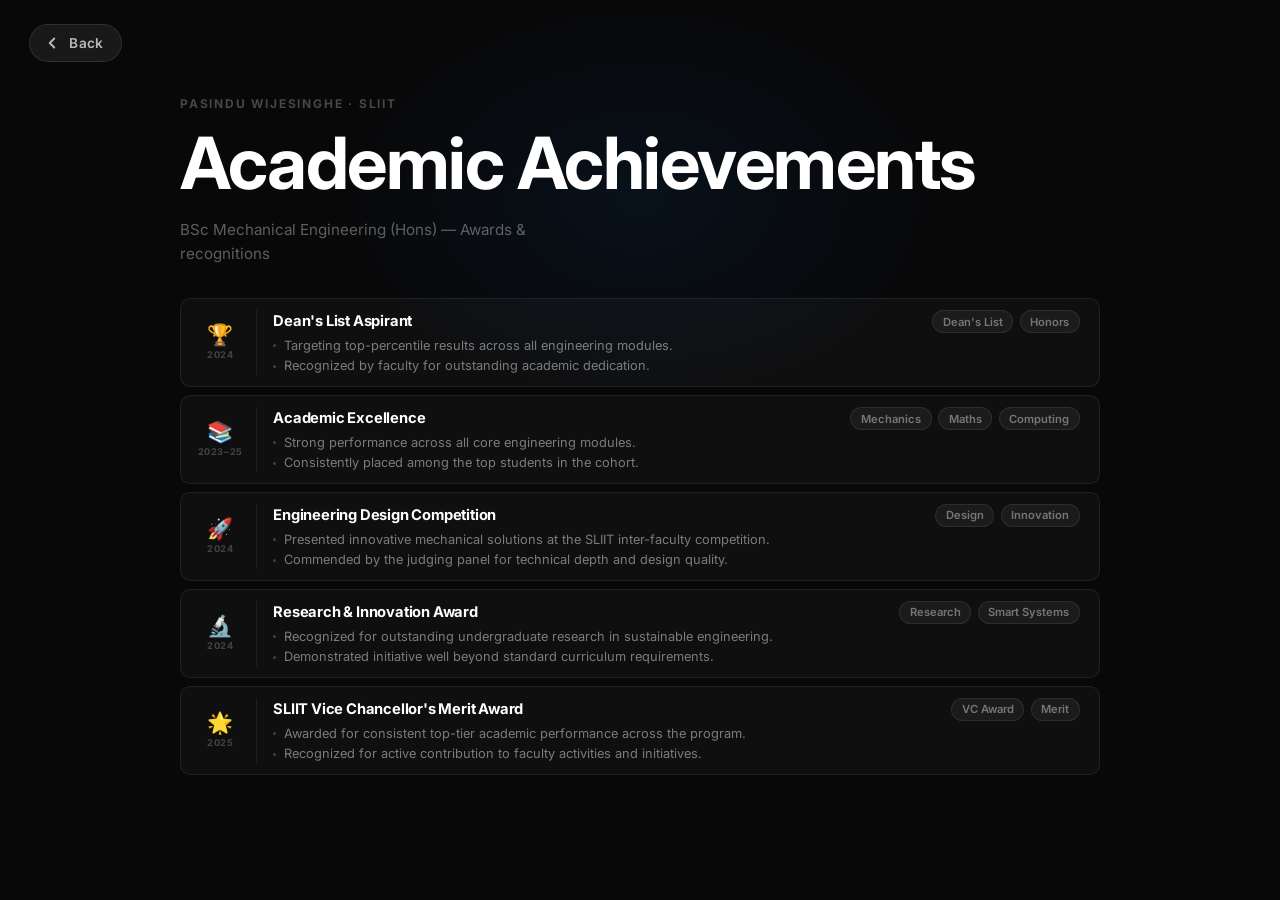
==== achievements.html @ 920159c9 "Add files via upload" ====
<!DOCTYPE html>
<html lang="en">
<head>
    <meta charset="UTF-8">
    <meta name="viewport" content="width=device-width, initial-scale=1.0">
    <meta name="description" content="Academic Achievements — Pasindu Wijesinghe, Mechanical Engineering Undergraduate at SLIIT">
    <title>Achievements — Pasindu Wijesinghe</title>
    <link rel="stylesheet" href="style.css">
    <link rel="stylesheet" href="project-page.css">
    <link rel="stylesheet" href="achievements-page.css">
    <link rel="preconnect" href="https://fonts.googleapis.com">
    <link rel="preconnect" href="https://fonts.gstatic.com" crossorigin>
    <link href="https://fonts.googleapis.com/css2?family=Inter:wght@300;400;600;700&display=swap" rel="stylesheet">
</head>
<body class="project-page-body">

    <a href="index.html#achievements" class="proj-back-btn">
        <svg width="18" height="18" viewBox="0 0 24 24" fill="none" stroke="currentColor" stroke-width="2.5" stroke-linecap="round" stroke-linejoin="round"><polyline points="15 18 9 12 15 6"></polyline></svg>
        Back
    </a>

    <div class="ach-page-header">
        <div class="ach-page-header-inner">
            <p class="ach-page-meta">Pasindu Wijesinghe · SLIIT</p>
            <h1 class="ach-page-title">Academic Achievements</h1>
            <p class="ach-page-sub">BSc Mechanical Engineering (Hons) — Awards &amp; recognitions</p>
        </div>
    </div>

    <div class="ach-grid">

        <div class="ach-card">
            <div class="ach-card-left">
                <div class="ach-icon-wrap">🏆</div>
                <span class="ach-year-tag">2024</span>
            </div>
            <div class="ach-card-divider"></div>
            <div class="ach-card-body">
                <div class="ach-card-title-row">
                    <h2 class="ach-card-title">Dean's List Aspirant</h2>
                    <div class="ach-tags"><span>Dean's List</span><span>Honors</span></div>
                </div>
                <ul class="ach-bullets">
                    <li>Targeting top-percentile results across all engineering modules.</li>
                    <li>Recognized by faculty for outstanding academic dedication.</li>
                </ul>
            </div>
        </div>

        <div class="ach-card">
            <div class="ach-card-left">
                <div class="ach-icon-wrap">📚</div>
                <span class="ach-year-tag">2023–25</span>
            </div>
            <div class="ach-card-divider"></div>
            <div class="ach-card-body">
                <div class="ach-card-title-row">
                    <h2 class="ach-card-title">Academic Excellence</h2>
                    <div class="ach-tags"><span>Mechanics</span><span>Maths</span><span>Computing</span></div>
                </div>
                <ul class="ach-bullets">
                    <li>Strong performance across all core engineering modules.</li>
                    <li>Consistently placed among the top students in the cohort.</li>
                </ul>
            </div>
        </div>

        <div class="ach-card">
            <div class="ach-card-left">
                <div class="ach-icon-wrap">🚀</div>
                <span class="ach-year-tag">2024</span>
            </div>
            <div class="ach-card-divider"></div>
            <div class="ach-card-body">
                <div class="ach-card-title-row">
                    <h2 class="ach-card-title">Engineering Design Competition</h2>
                    <div class="ach-tags"><span>Design</span><span>Innovation</span></div>
                </div>
                <ul class="ach-bullets">
                    <li>Presented innovative mechanical solutions at the SLIIT inter-faculty competition.</li>
                    <li>Commended by the judging panel for technical depth and design quality.</li>
                </ul>
            </div>
        </div>

        <div class="ach-card">
            <div class="ach-card-left">
                <div class="ach-icon-wrap">🔬</div>
                <span class="ach-year-tag">2024</span>
            </div>
            <div class="ach-card-divider"></div>
            <div class="ach-card-body">
                <div class="ach-card-title-row">
                    <h2 class="ach-card-title">Research &amp; Innovation Award</h2>
                    <div class="ach-tags"><span>Research</span><span>Smart Systems</span></div>
                </div>
                <ul class="ach-bullets">
                    <li>Recognized for outstanding undergraduate research in sustainable engineering.</li>
                    <li>Demonstrated initiative well beyond standard curriculum requirements.</li>
                </ul>
            </div>
        </div>

        <div class="ach-card">
            <div class="ach-card-left">
                <div class="ach-icon-wrap">🌟</div>
                <span class="ach-year-tag">2025</span>
            </div>
            <div class="ach-card-divider"></div>
            <div class="ach-card-body">
                <div class="ach-card-title-row">
                    <h2 class="ach-card-title">SLIIT Vice Chancellor's Merit Award</h2>
                    <div class="ach-tags"><span>VC Award</span><span>Merit</span></div>
                </div>
                <ul class="ach-bullets">
                    <li>Awarded for consistent top-tier academic performance across the program.</li>
                    <li>Recognized for active contribution to faculty activities and initiatives.</li>
                </ul>
            </div>
        </div>

    </div>

</body>
</html>
---- style.css ----
:root {
    --bg-color: #000000;
    --text-primary: #f5f5f7;
    --text-secondary: #86868b;
    --accent: #2997ff;
    --accent-hover: #0071e3;
    --glass-bg: rgba(28, 28, 30, 0.5);
    --glass-border: rgba(255, 255, 255, 0.08);
    --nav-glass: rgba(0, 0, 0, 0.7);
}

* {
    margin: 0;
    padding: 0;
    box-sizing: border-box;
}

html {
    scroll-behavior: smooth;
    font-family: 'Inter', -apple-system, BlinkMacSystemFont, sans-serif;
    background-color: var(--bg-color);
    color: var(--text-primary);
    -webkit-font-smoothing: antialiased;
}

body {
    overflow-x: hidden;
}

/* Cursor Glow Effect */
.cursor-glow {
    position: fixed;
    top: 0;
    left: 0;
    width: 600px;
    height: 600px;
    background: radial-gradient(circle, rgba(255, 255, 255, 0.08) 0%, rgba(0, 0, 0, 0) 60%);
    border-radius: 50%;
    pointer-events: none;
    z-index: -1;
    transform: translate(-50%, -50%);
    will-change: transform;
    mix-blend-mode: screen;
}

#bg-particles {
    position: fixed;
    top: 0;
    left: 0;
    width: 100%;
    height: 100%;
    z-index: -2;
    pointer-events: none;
}

/* Glassmorphism Utilities */
.glass-card {
    background: var(--glass-bg);
    backdrop-filter: blur(24px);
    -webkit-backdrop-filter: blur(24px);
    border: 1px solid var(--glass-border);
    border-radius: 24px;
    padding: 3rem;
    box-shadow: 0 4px 24px rgba(0, 0, 0, 0.4);
}

/* Navigation */
.glass-nav {
    position: fixed;
    top: 0;
    width: 100%;
    background: var(--nav-glass);
    backdrop-filter: saturate(180%) blur(20px);
    -webkit-backdrop-filter: saturate(180%) blur(20px);
    border-bottom: 1px solid transparent;
    z-index: 1000;
    transition: all 0.3s ease;
}

.nav-content {
    max-width: 1200px;
    margin: 0 auto;
    padding: 0 2rem;
    display: flex;
    justify-content: space-between;
    align-items: center;
    height: 70px;
}

.logo {
    font-size: 1.4rem;
    font-weight: 700;
    color: var(--text-primary);
    text-decoration: none;
    letter-spacing: -0.5px;
}

.nav-links {
    display: flex;
    align-items: center;
    height: 100%;
}

.nav-item {
    margin-left: 2.5rem;
    height: 100%;
    display: flex;
    align-items: center;
}

.nav-link {
    color: var(--text-secondary);
    text-decoration: none;
    font-size: 0.9rem;
    transition: color 0.3s ease;
    padding: 1.5rem 0;
}

.nav-item:hover .nav-link {
    color: var(--text-primary);
}

/* Mega Menu Dropdown */
.dropdown-menu {
    position: absolute;
    top: 100%;
    left: 0;
    width: 100%;
    background: var(--nav-glass);
    backdrop-filter: saturate(180%) blur(20px);
    -webkit-backdrop-filter: saturate(180%) blur(20px);
    border-bottom: 1px solid rgba(255, 255, 255, 0.05);
    visibility: hidden;
    opacity: 0;
    transform: translateY(-15px);
    transition: all 0.4s cubic-bezier(0.16, 1, 0.3, 1);
    padding: 3rem 0;
    pointer-events: none;
    box-shadow: 0 10px 30px rgba(0, 0, 0, 0.5);
    cursor: default;
}

/* Invisible bridge to prevent hover loss between nav item and dropdown */
.dropdown-menu::before {
    content: '';
    position: absolute;
    top: -20px;
    left: 0;
    width: 100%;
    height: 20px;
}

.nav-item:hover .dropdown-menu {
    visibility: visible;
    opacity: 1;
    transform: translateY(0);
    pointer-events: auto;
}

.dropdown-content {
    max-width: 1200px;
    margin: 0 auto;
    padding: 0 2rem;
    display: flex;
    gap: 6rem;
}

.dropdown-column {
    display: flex;
    flex-direction: column;
    min-width: 150px;
}

.dropdown-column h4 {
    color: var(--text-primary);
    font-size: 0.75rem;
    text-transform: uppercase;
    letter-spacing: 1.5px;
    margin-bottom: 1.5rem;
    font-weight: 600;
}

.dropdown-column a {
    color: var(--text-secondary);
    text-decoration: none;
    font-size: 1.1rem;
    margin-bottom: 1rem;
    transition: color 0.3s ease, transform 0.3s ease;
    font-weight: 400;
    display: block;
}

.dropdown-column a:hover {
    color: var(--text-primary);
    transform: translateX(5px);
}

/* Layout */
main {
    max-width: 1200px;
    margin: 0 auto;
    padding: 0 2rem;
}

section {
    padding: 6rem 0;
    min-height: 100vh;
    display: flex;
    flex-direction: column;
    justify-content: center;
}

.section-title {
    font-size: 3.5rem;
    font-weight: 700;
    margin-bottom: 4rem;
    text-align: center;
    letter-spacing: -1.5px;
}

/* Hero Section */
.hero {
    display: flex;
    flex-direction: row;
    align-items: center;
    justify-content: space-between;
    gap: 4rem;
    padding-top: 8rem;
}

.hero-content {
    flex: 1;
}

.hero h1 {
    font-size: 5.5rem;
    font-weight: 700;
    line-height: 1.05;
    letter-spacing: -2.5px;
    margin-bottom: 1.5rem;
}

.highlight {
    background: linear-gradient(135deg, #fff, #86868b);
    -webkit-background-clip: text;
    -webkit-text-fill-color: transparent;
}

.subtitle {
    font-size: 1.6rem;
    color: var(--text-secondary);
    margin-bottom: 3.5rem;
    max-width: 600px;
    line-height: 1.4;
    font-weight: 400;
    letter-spacing: -0.5px;
}

.hero-graphic {
    flex: 1;
    display: flex;
    justify-content: center;
    align-items: center;
}

.hero-avatar {
    width: 100%;
    max-width: 450px;
    border-radius: 50%;
    box-shadow: 0 0 80px rgba(255, 255, 255, 0.05);
    animation: float 8s ease-in-out infinite;
}

@keyframes float {
    0% { transform: translateY(0px); }
    50% { transform: translateY(-20px); }
    100% { transform: translateY(0px); }
}

/* Buttons */
.btn {
    display: inline-block;
    padding: 1.1rem 2.2rem;
    border-radius: 30px;
    font-weight: 600;
    text-decoration: none;
    transition: all 0.3s ease;
    font-size: 1rem;
}

.primary-btn {
    background: var(--text-primary);
    color: var(--bg-color);
}

.primary-btn:hover {
    background: #e0e0e0;
    transform: scale(1.02);
}

.secondary-btn {
    background: transparent;
    color: var(--text-primary);
    border: 1px solid var(--glass-border);
}

.secondary-btn:hover {
    background: rgba(255, 255, 255, 0.1);
}

.cta-group {
    display: flex;
    gap: 1.2rem;
}

/* About Section */
.about h2 {
    font-size: 3.5rem;
    margin-bottom: 3rem;
    letter-spacing: -1.5px;
}

.about-grid {
    display: grid;
    grid-template-columns: 1fr 1fr;
    gap: 4rem;
}

.about-text p {
    font-size: 1.2rem;
    line-height: 1.6;
    color: var(--text-secondary);
    margin-bottom: 1.5rem;
}

.skills-container h3 {
    font-size: 1.4rem;
    margin-bottom: 1.5rem;
    font-weight: 600;
}

.skills-tags {
    display: flex;
    flex-wrap: wrap;
    gap: 1rem;
}

.skill-tag {
    background: rgba(255, 255, 255, 0.03);
    border: 1px solid var(--glass-border);
    padding: 0.8rem 1.5rem;
    border-radius: 30px;
    font-size: 1rem;
    color: var(--text-primary);
    transition: all 0.3s ease;
}

.skill-tag:hover {
    background: rgba(255, 255, 255, 0.1);
    transform: translateY(-2px);
    border-color: rgba(255, 255, 255, 0.2);
}

/* Projects */
.projects-header {
    display: flex;
    justify-content: space-between;
    align-items: flex-end;
    margin-bottom: 3rem;
}

.projects-header .section-title {
    margin-bottom: 0;
    text-align: left;
}

.slider-controls {
    display: flex;
    gap: 1rem;
    margin-bottom: 1rem;
}

.slider-btn {
    background: rgba(255, 255, 255, 0.05);
    border: 1px solid var(--glass-border);
    color: var(--text-primary);
    width: 50px;
    height: 50px;
    border-radius: 50%;
    display: flex;
    align-items: center;
    justify-content: center;
    cursor: pointer;
    transition: all 0.3s ease;
    backdrop-filter: blur(10px);
}

.slider-btn:hover {
    background: rgba(255, 255, 255, 0.15);
    transform: scale(1.05);
}

.projects-slider-wrapper {
    width: 100%;
    overflow: hidden;
}

.projects-grid {
    display: flex;
    gap: 2rem;
    overflow-x: auto;
    scroll-behavior: smooth;
    scroll-snap-type: x mandatory;
    padding-bottom: 2rem;
    -ms-overflow-style: none;
    scrollbar-width: none;
}

.projects-grid::-webkit-scrollbar {
    display: none;
}

.project-card {
    min-width: calc(50% - 1rem);
    flex: 0 0 calc(50% - 1rem);
    scroll-snap-align: start;
    padding: 0;
    overflow: hidden;
    display: flex;
    flex-direction: column;
    transition: transform 0.5s cubic-bezier(0.16, 1, 0.3, 1), box-shadow 0.5s ease;
    cursor: pointer;
    text-decoration: none;
    color: inherit;
}

.project-card:hover {
    transform: scale(1.02);
    box-shadow: 0 30px 60px rgba(0, 0, 0, 0.6);
}

.project-image {
    width: 100%;
    height: 220px;
    overflow: hidden;
    position: relative;
    background: #111;
}

.project-image img {
    width: 100%;
    height: 100%;
    object-fit: cover;
    transition: transform 0.8s cubic-bezier(0.16, 1, 0.3, 1);
}

.project-card:hover .project-image img {
    transform: scale(1.05);
}

.project-info {
    padding: 1.5rem;
}

.project-info h3 {
    font-size: 1.3rem;
    margin-bottom: 0.6rem;
    letter-spacing: -0.5px;
}

.project-info p {
    color: var(--text-secondary);
    line-height: 1.5;
    margin-bottom: 1.2rem;
    font-size: 0.9rem;
}

.tech-stack {
    display: flex;
    flex-wrap: wrap;
    gap: 0.6rem;
}

.tech-stack span {
    font-size: 0.8rem;
    font-weight: 600;
    color: var(--text-primary);
    background: rgba(255, 255, 255, 0.08);
    padding: 0.3rem 0.8rem;
    border-radius: 20px;
}

.card-click-hint {
    margin-top: 1rem;
    font-size: 0.8rem;
    color: var(--accent-color, #0a84ff);
    opacity: 0;
    transform: translateX(-6px);
    transition: opacity 0.3s ease, transform 0.3s ease;
    font-weight: 500;
    letter-spacing: 0.3px;
}

.project-card:hover .card-click-hint {
    opacity: 1;
    transform: translateX(0);
}

/* ── Project Full-Screen Panel ── */
.project-panel-overlay {
    position: fixed;
    inset: 0;
    z-index: 9999;
    pointer-events: none;
    visibility: hidden;
}

.project-panel-overlay.open {
    pointer-events: all;
    visibility: visible;
}

/* Dark backdrop behind panel */
.panel-backdrop {
    position: absolute;
    inset: 0;
    background: rgba(0, 0, 0, 0);
    transition: background 0.45s ease;
    cursor: pointer;
}

.project-panel-overlay.open .panel-backdrop {
    background: rgba(0, 0, 0, 0.6);
    backdrop-filter: blur(6px);
    -webkit-backdrop-filter: blur(6px);
}

/* The panel itself — slides in from the right */
.project-panel {
    position: absolute;
    top: 0;
    right: 0;
    width: 52%;
    height: 100%;
    background: #0d0d0f;
    border-left: 1px solid rgba(255,255,255,0.08);
    display: flex;
    flex-direction: column;
    overflow-y: auto;
    scrollbar-width: none;
    transform: translateX(100%);
    transition: transform 0.5s cubic-bezier(0.16, 1, 0.3, 1);
}

.project-panel::-webkit-scrollbar { display: none; }

.project-panel-overlay.open .project-panel {
    transform: translateX(0);
}

/* Panel Header */
.panel-header {
    display: flex;
    align-items: center;
    justify-content: space-between;
    padding: 1.4rem 2rem;
    border-bottom: 1px solid rgba(255,255,255,0.06);
    position: sticky;
    top: 0;
    background: rgba(13, 13, 15, 0.92);
    backdrop-filter: blur(16px);
    z-index: 10;
    flex-shrink: 0;
}

.panel-header-left {
    display: flex;
    align-items: center;
    gap: 1rem;
}

.panel-breadcrumb {
    font-size: 0.8rem;
    font-weight: 600;
    letter-spacing: 1.5px;
    text-transform: uppercase;
    color: rgba(255,255,255,0.35);
}

.panel-status-badge {
    padding: 0.28rem 0.75rem;
    border-radius: 20px;
    font-size: 0.72rem;
    font-weight: 700;
    letter-spacing: 0.8px;
    text-transform: uppercase;
}

.panel-status-badge.completed {
    background: rgba(52, 199, 89, 0.15);
    color: #34c759;
    border: 1px solid rgba(52, 199, 89, 0.3);
}

.panel-status-badge.in-progress {
    background: rgba(10, 132, 255, 0.15);
    color: #0a84ff;
    border: 1px solid rgba(10, 132, 255, 0.3);
}

.panel-close-btn {
    display: flex;
    align-items: center;
    gap: 0.5rem;
    background: rgba(255,255,255,0.06);
    border: 1px solid rgba(255,255,255,0.1);
    color: rgba(255,255,255,0.7);
    padding: 0.5rem 1rem 0.5rem 0.75rem;
    border-radius: 30px;
    cursor: pointer;
    font-size: 0.82rem;
    font-weight: 500;
    transition: all 0.25s ease;
    letter-spacing: 0.3px;
}

.panel-close-btn:hover {
    background: rgba(255,255,255,0.14);
    color: #fff;
}

/* Panel Hero Image */
.panel-image-wrap {
    position: relative;
    width: 100%;
    height: 340px;
    background: #111;
    overflow: hidden;
    flex-shrink: 0;
}

.panel-image-wrap img {
    width: 100%;
    height: 100%;
    object-fit: cover;
    transition: transform 0.6s ease;
}

.project-panel-overlay.open .panel-image-wrap img {
    transform: scale(1.03);
}

.panel-image-overlay {
    position: absolute;
    inset: 0;
    background: linear-gradient(to bottom, transparent 40%, rgba(13,13,15,0.9) 100%);
}

.panel-year-tag {
    position: absolute;
    bottom: 1.2rem;
    right: 1.5rem;
    font-size: 0.78rem;
    font-weight: 700;
    color: rgba(255,255,255,0.5);
    letter-spacing: 1.5px;
    text-transform: uppercase;
}

/* Panel Content Area */
.panel-content {
    padding: 2.5rem 2.5rem 4rem;
    display: flex;
    flex-direction: column;
    gap: 0;
}

/* Title Section */
.panel-title-section {
    padding-bottom: 2rem;
}

.panel-meta {
    font-size: 0.78rem;
    font-weight: 700;
    letter-spacing: 1.5px;
    text-transform: uppercase;
    color: rgba(255,255,255,0.3);
    margin-bottom: 0.7rem;
}

.panel-title {
    font-size: 2.6rem;
    font-weight: 700;
    letter-spacing: -1px;
    color: #fff;
    line-height: 1.15;
    margin: 0;
}

/* Divider */
.panel-divider {
    height: 1px;
    background: rgba(255,255,255,0.07);
    margin-bottom: 2.5rem;
}

/* Panel Sections — separated compartments */
.panel-section {
    background: rgba(255,255,255,0.025);
    border: 1px solid rgba(255,255,255,0.06);
    border-radius: 16px;
    padding: 1.8rem 2rem;
    margin-bottom: 1.2rem;
}

.panel-section:last-child {
    margin-bottom: 0;
}

.panel-section-label {
    font-size: 0.72rem;
    font-weight: 700;
    letter-spacing: 1.5px;
    text-transform: uppercase;
    color: rgba(255,255,255,0.3);
    margin-bottom: 1.1rem;
}

.panel-desc {
    color: rgba(255,255,255,0.7);
    line-height: 1.85;
    font-size: 1rem;
    margin: 0;
}

/* Tech Tags */
.panel-tech-list {
    display: flex;
    flex-wrap: wrap;
    gap: 0.6rem;
}

.panel-tech-list span {
    font-size: 0.88rem;
    font-weight: 600;
    color: #fff;
    background: rgba(255,255,255,0.07);
    border: 1px solid rgba(255,255,255,0.12);
    padding: 0.45rem 1.1rem;
    border-radius: 30px;
    transition: background 0.2s ease;
}

.panel-tech-list span:hover {
    background: rgba(255,255,255,0.15);
}

/* Highlights List */
.panel-highlights {
    list-style: none;
    padding: 0;
    margin: 0;
    display: flex;
    flex-direction: column;
    gap: 0.9rem;
}

.panel-highlights li {
    display: flex;
    align-items: flex-start;
    gap: 0.8rem;
    color: rgba(255,255,255,0.7);
    font-size: 0.97rem;
    line-height: 1.6;
}

.panel-highlights li::before {
    content: '';
    width: 6px;
    height: 6px;
    border-radius: 50%;
    background: #0a84ff;
    margin-top: 0.55rem;
    flex-shrink: 0;
}

/* Achievements */
.achievements-container {
    padding: 3rem 3rem 0 !important;
}

.achievements-header {
    display: flex;
    align-items: center;
    justify-content: space-between;
    margin-bottom: 2.5rem;
}

.achievements h2,
.achievements-header h2 {
    font-size: 3.5rem;
    margin-bottom: 0;
    text-align: left;
    letter-spacing: -1.5px;
}

.see-all-btn {
    display: inline-flex;
    align-items: center;
    gap: 0.4rem;
    font-size: 0.85rem;
    font-weight: 600;
    color: rgba(255,255,255,0.45);
    text-decoration: none;
    padding: 0.5rem 1rem;
    border-radius: 20px;
    border: 1px solid rgba(255,255,255,0.1);
    background: rgba(255,255,255,0.04);
    transition: all 0.25s ease;
    white-space: nowrap;
}

.see-all-btn:hover {
    color: #fff;
    background: rgba(255,255,255,0.1);
    border-color: rgba(255,255,255,0.2);
}

/* Achievements list as a clickable link block */
.achievements-link {
    display: flex;
    flex-direction: column;
    text-decoration: none;
    color: inherit;
    gap: 0;
}

.achievements-list {
    display: flex;
    flex-direction: column;
    gap: 0;
    border-top: 1px solid rgba(255,255,255,0.06);
    /* Prevent text from escaping the container */
    overflow: hidden;
    width: 100%;
}

.achievement-item {
    display: flex;
    align-items: center;
    gap: 1.5rem;
    padding: 1.6rem 1rem;
    border-bottom: 1px solid rgba(255,255,255,0.05);
    background: transparent;
    border-radius: 0;
    transition: background 0.25s ease, padding-left 0.25s ease;
    position: relative;
    /* Prevent children from overflowing */
    overflow: hidden;
    min-width: 0;
}

.achievements-link:hover .achievement-item {
    background: rgba(255,255,255,0.025);
    padding-left: 1.4rem;
}

.achievement-icon {
    font-size: 2rem;
    flex-shrink: 0;
    width: 48px;
    text-align: center;
}

.achievement-details {
    flex: 1;
    min-width: 0;
}

.achievement-details h3 {
    font-size: 1.1rem;
    margin-bottom: 0.3rem;
    letter-spacing: -0.3px;
    font-weight: 600;
}

.achievement-details p {
    color: var(--text-secondary);
    line-height: 1.5;
    font-size: 0.9rem;
    /* Desktop: single line with ellipsis */
    white-space: nowrap;
    overflow: hidden;
    text-overflow: ellipsis;
}

.achievement-arrow {
    font-size: 1.1rem;
    color: rgba(255,255,255,0.2);
    transition: color 0.25s ease, transform 0.25s ease;
    flex-shrink: 0;
}

.achievements-link:hover .achievement-arrow {
    color: rgba(255,255,255,0.6);
    transform: translateX(4px);
}

/* See more footer bar */
.achievements-see-more {
    display: flex;
    align-items: center;
    justify-content: center;
    gap: 0.5rem;
    padding: 1.2rem;
    font-size: 0.85rem;
    font-weight: 600;
    color: rgba(255,255,255,0.25);
    transition: color 0.25s ease;
    letter-spacing: 0.3px;
}

.achievements-link:hover .achievements-see-more {
    color: rgba(255,255,255,0.6);
}

/* Resume */
.text-center {
    text-align: center;
}

.resume h2 {
    font-size: 3.5rem;
    margin-bottom: 1.5rem;
    letter-spacing: -1.5px;
}

.resume p {
    color: var(--text-secondary);
    font-size: 1.3rem;
    margin-bottom: 4rem;
}

.resume-actions {
    display: flex;
    justify-content: center;
    gap: 2rem;
}

/* Footer & Contact */
footer {
    text-align: center;
    padding: 5rem 2rem 3rem;
    color: var(--text-secondary);
    border-top: 1px solid var(--glass-border);
    margin-top: 5rem;
    background: rgba(15, 15, 15, 0.5);
    backdrop-filter: blur(10px);
    -webkit-backdrop-filter: blur(10px);
}

.contact-grid {
    display: flex;
    justify-content: center;
    gap: 3rem;
    margin-bottom: 4rem;
    flex-wrap: wrap;
    max-width: 1000px;
    margin-left: auto;
    margin-right: auto;
}

.contact-item {
    display: flex;
    flex-direction: column;
    align-items: center;
    gap: 0.5rem;
    background: rgba(255, 255, 255, 0.02);
    padding: 2rem;
    border-radius: 16px;
    border: 1px solid var(--glass-border);
    min-width: 250px;
    flex: 1;
    transition: transform 0.3s ease, background 0.3s ease;
}

.contact-item:hover {
    transform: translateY(-5px);
    background: rgba(255, 255, 255, 0.05);
}

.contact-icon {
    font-size: 2.5rem;
    margin-bottom: 0.5rem;
}

.contact-item h4 {
    color: var(--text-primary);
    font-size: 1.1rem;
    font-weight: 600;
    margin-bottom: 0.2rem;
}

.contact-item p, .contact-item a {
    color: var(--text-secondary);
    font-size: 1rem;
    text-decoration: none;
    transition: color 0.3s ease;
}

.contact-item a:hover {
    color: var(--accent);
}

.footer-bottom {
    padding-top: 2rem;
    border-top: 1px solid rgba(255, 255, 255, 0.05);
    font-size: 0.9rem;
}

/* Animations */
.fade-in {
    opacity: 0;
    transform: translateY(40px);
    transition: opacity 1s cubic-bezier(0.16, 1, 0.3, 1), transform 1s cubic-bezier(0.16, 1, 0.3, 1);
}

.fade-in.visible {
    opacity: 1;
    transform: translateY(0);
}

.slide-up {
    opacity: 0;
    transform: translateY(60px);
    transition: opacity 1.2s cubic-bezier(0.16, 1, 0.3, 1), transform 1.2s cubic-bezier(0.16, 1, 0.3, 1);
}

.slide-up.visible {
    opacity: 1;
    transform: translateY(0);
}

/* Mobile Menu Button */
.mobile-menu-btn {
    display: none;
    background: transparent;
    border: none;
    color: var(--text-primary);
    cursor: pointer;
    z-index: 1001;
    padding: 0.5rem;
}

/* Responsive */
@media (max-width: 900px) {
    /* Hero Section */
    .hero {
        flex-direction: column-reverse;
        text-align: center;
        padding-top: 6rem;
        gap: 2rem;
    }
    .hero h1 { font-size: 3.2rem; }
    .subtitle { font-size: 1.2rem; margin-bottom: 2rem; }
    .hero-avatar { max-width: 300px; }
    
    /* Buttons */
    .cta-group { flex-direction: column; width: 100%; gap: 1rem; }
    .cta-group .btn { width: 100%; text-align: center; }
    
    /* Global Elements */
    .section-title { font-size: 2.5rem; margin-bottom: 2.5rem; }
    .glass-card { padding: 1.8rem; }
    
    /* About */
    .about-grid { grid-template-columns: 1fr; gap: 2.5rem; }
    
    /* Projects */
    .projects-header { flex-direction: column; align-items: flex-start; gap: 1.5rem; }
    .project-card { min-width: 85vw; }
    .project-image { height: 250px; }
    .project-info { padding: 1.5rem; }
    .project-info h3 { font-size: 1.5rem; }
    
    /* Achievements */
    .achievements-header h2 { font-size: 2rem; }
    .achievements-header { margin-bottom: 1.5rem; }
    .see-all-btn { font-size: 0.78rem; padding: 0.4rem 0.75rem; }
    .achievement-item {
        flex-direction: row;
        align-items: flex-start;
        gap: 0.8rem;
        padding: 1.1rem 0.8rem;
    }
    .achievement-icon { font-size: 1.5rem; width: 34px; }
    .achievement-details h3 { font-size: 0.95rem; }
    .achievement-details p {
        white-space: normal;
        overflow: hidden;
        text-overflow: unset;
        display: -webkit-box;
        -webkit-line-clamp: 2;
        -webkit-box-orient: vertical;
        font-size: 0.82rem;
        line-height: 1.4;
    }
    .achievement-arrow { font-size: 0.9rem; }
    
    /* Resume & Contact */
    .contact-grid { flex-direction: column; gap: 2rem; }
    .contact-item { min-width: 100%; }
    .resume h2 { font-size: 2.5rem; }
    footer { padding: 3rem 1.5rem 2rem; }
    
    /* Navigation Mobile Menu */
    .mobile-menu-btn { display: block; }
    
    .nav-links {
        position: fixed;
        top: 0;
        right: -100%;
        width: 100%;
        height: 100vh;
        background: rgba(0, 0, 0, 0.95);
        backdrop-filter: blur(20px);
        -webkit-backdrop-filter: blur(20px);
        flex-direction: column;
        justify-content: center;
        align-items: center;
        transition: right 0.4s cubic-bezier(0.16, 1, 0.3, 1);
        z-index: 1000;
    }
    
    .nav-links.active { right: 0; }
    
    .nav-item { margin-left: 0; width: 100%; text-align: center; height: auto; margin-bottom: 1rem; }
    .nav-link { font-size: 1.8rem; padding: 1rem; display: block; }
    .dropdown-menu { display: none !important; }
}
---- project-page.css ----
/* ============================================
   Project Page Styles — project-page.css
   Shared across all project detail pages
   ============================================ */

.project-page-body {
    background: #080809;
    min-height: 100vh;
    font-family: 'Inter', -apple-system, BlinkMacSystemFont, sans-serif;
    color: #f5f5f7;
    -webkit-font-smoothing: antialiased;
    overflow-x: hidden;
}

/* ── Back Button ── */
.proj-back-btn {
    position: fixed;
    top: 1.5rem;
    left: 1.8rem;
    z-index: 100;
    display: inline-flex;
    align-items: center;
    gap: 0.5rem;
    color: rgba(255,255,255,0.7);
    text-decoration: none;
    font-size: 0.85rem;
    font-weight: 600;
    background: rgba(255,255,255,0.07);
    border: 1px solid rgba(255,255,255,0.1);
    padding: 0.55rem 1.1rem 0.55rem 0.85rem;
    border-radius: 30px;
    backdrop-filter: blur(16px);
    -webkit-backdrop-filter: blur(16px);
    transition: all 0.25s ease;
    letter-spacing: 0.2px;
}

.proj-back-btn:hover {
    background: rgba(255,255,255,0.14);
    color: #fff;
    transform: translateX(-2px);
}

/* ── Hero Section ── */
.proj-hero {
    position: relative;
    width: 100%;
    height: 75vh;
    min-height: 520px;
    overflow: hidden;
}

.proj-hero-img {
    width: 100%;
    height: 100%;
    object-fit: cover;
    display: block;
    transform: scale(1.04);
    animation: heroZoom 1.2s cubic-bezier(0.16, 1, 0.3, 1) forwards;
}

@keyframes heroZoom {
    from { transform: scale(1.08); }
    to   { transform: scale(1.0); }
}

.proj-hero-overlay {
    position: absolute;
    inset: 0;
    background: linear-gradient(
        to bottom,
        rgba(8, 8, 9, 0.25) 0%,
        rgba(8, 8, 9, 0.15) 40%,
        rgba(8, 8, 9, 0.85) 80%,
        rgba(8, 8, 9, 1)    100%
    );
}

.proj-hero-content {
    position: absolute;
    bottom: 3.5rem;
    left: 50%;
    transform: translateX(-50%);
    width: 100%;
    max-width: 1100px;
    padding: 0 2.5rem;
    animation: heroContentIn 0.9s cubic-bezier(0.16, 1, 0.3, 1) 0.15s both;
}

@keyframes heroContentIn {
    from { opacity: 0; transform: translateX(-50%) translateY(20px); }
    to   { opacity: 1; transform: translateX(-50%) translateY(0); }
}

.proj-badges {
    display: flex;
    gap: 0.6rem;
    margin-bottom: 1.2rem;
}

.proj-badge {
    font-size: 0.72rem;
    font-weight: 700;
    letter-spacing: 1px;
    text-transform: uppercase;
    padding: 0.3rem 0.85rem;
    border-radius: 20px;
}

.proj-badge.completed {
    background: rgba(52, 199, 89, 0.18);
    color: #34c759;
    border: 1px solid rgba(52, 199, 89, 0.35);
}

.proj-badge.in-progress {
    background: rgba(10, 132, 255, 0.18);
    color: #0a84ff;
    border: 1px solid rgba(10, 132, 255, 0.35);
}

.proj-badge.year {
    background: rgba(255,255,255,0.08);
    color: rgba(255,255,255,0.55);
    border: 1px solid rgba(255,255,255,0.12);
}

.proj-hero-title {
    font-size: clamp(2.8rem, 6vw, 5rem);
    font-weight: 700;
    letter-spacing: -2px;
    line-height: 1.08;
    color: #fff;
    margin-bottom: 1rem;
}

.proj-hero-sub {
    font-size: 1rem;
    color: rgba(255,255,255,0.45);
    font-weight: 400;
    letter-spacing: 0.3px;
}

/* ── Content Grid ── */
.proj-content-grid {
    max-width: 1100px;
    margin: 0 auto;
    padding: 4rem 2.5rem 6rem;
    display: grid;
    grid-template-columns: 1fr 380px;
    gap: 2rem;
    align-items: start;
    animation: contentIn 0.8s cubic-bezier(0.16, 1, 0.3, 1) 0.3s both;
}

@keyframes contentIn {
    from { opacity: 0; transform: translateY(24px); }
    to   { opacity: 1; transform: translateY(0); }
}

/* ── Sections ── */
.proj-section {
    background: rgba(255,255,255,0.03);
    border: 1px solid rgba(255,255,255,0.07);
    border-radius: 18px;
    padding: 2rem 2.2rem;
    margin-bottom: 1.5rem;
}

.proj-section:last-child {
    margin-bottom: 0;
}

.proj-section-label {
    display: block;
    font-size: 0.7rem;
    font-weight: 700;
    letter-spacing: 1.8px;
    text-transform: uppercase;
    color: rgba(255,255,255,0.28);
    margin-bottom: 1.3rem;
}

/* ── Body Text ── */
.proj-body-text {
    color: rgba(255,255,255,0.68);
    line-height: 1.85;
    font-size: 1rem;
    margin-bottom: 1.2rem;
}

.proj-body-text:last-child {
    margin-bottom: 0;
}

/* ── Highlights ── */
.proj-highlights {
    list-style: none;
    padding: 0;
    margin: 0;
    display: flex;
    flex-direction: column;
    gap: 1rem;
}

.proj-highlights li {
    display: flex;
    align-items: flex-start;
    gap: 0.9rem;
    color: rgba(255,255,255,0.7);
    font-size: 0.97rem;
    line-height: 1.65;
}

.proj-highlights li::before {
    content: '';
    width: 7px;
    height: 7px;
    border-radius: 50%;
    background: linear-gradient(135deg, #0a84ff, #5e5ce6);
    margin-top: 0.5rem;
    flex-shrink: 0;
}

/* ── Tech List ── */
.proj-tech-list {
    display: flex;
    flex-wrap: wrap;
    gap: 0.6rem;
}

.proj-tech-list span {
    font-size: 0.88rem;
    font-weight: 600;
    color: #fff;
    background: rgba(255,255,255,0.07);
    border: 1px solid rgba(255,255,255,0.12);
    padding: 0.45rem 1.1rem;
    border-radius: 30px;
    transition: background 0.2s ease;
}

.proj-tech-list span:hover {
    background: rgba(255,255,255,0.15);
}

/* ── Meta Grid ── */
.proj-meta-grid {
    display: grid;
    grid-template-columns: 1fr 1fr;
    gap: 1.2rem;
}

.proj-meta-item {
    display: flex;
    flex-direction: column;
    gap: 0.35rem;
}

.proj-meta-key {
    font-size: 0.7rem;
    font-weight: 700;
    letter-spacing: 1.2px;
    text-transform: uppercase;
    color: rgba(255,255,255,0.28);
}

.proj-meta-val {
    font-size: 0.95rem;
    font-weight: 500;
    color: rgba(255,255,255,0.8);
}

.proj-meta-val.completed-text { color: #34c759; }
.proj-meta-val.in-progress-text { color: #0a84ff; }

/* ── Prev/Next Navigation ── */
.proj-nav-section {
    display: flex;
    align-items: center;
    gap: 1rem;
    background: transparent;
    border: none;
    padding: 0;
}

.proj-next-btn,
.proj-prev-btn {
    display: inline-flex;
    align-items: center;
    gap: 0.5rem;
    text-decoration: none;
    font-size: 0.88rem;
    font-weight: 600;
    padding: 0.7rem 1.3rem;
    border-radius: 30px;
    transition: all 0.25s ease;
    letter-spacing: 0.2px;
}

.proj-next-btn {
    background: rgba(10, 132, 255, 0.15);
    color: #0a84ff;
    border: 1px solid rgba(10, 132, 255, 0.3);
    margin-left: auto;
}

.proj-next-btn:hover {
    background: rgba(10, 132, 255, 0.28);
    transform: translateX(3px);
}

.proj-prev-btn {
    background: rgba(255,255,255,0.06);
    color: rgba(255,255,255,0.6);
    border: 1px solid rgba(255,255,255,0.1);
}

.proj-prev-btn:hover {
    background: rgba(255,255,255,0.12);
    color: #fff;
    transform: translateX(-3px);
}

/* ── Responsive ── */
@media (max-width: 768px) {
    .proj-content-grid {
        grid-template-columns: 1fr;
        padding: 2.5rem 1.2rem 4rem;
    }

    .proj-hero {
        height: 60vh;
        min-height: 380px;
    }

    .proj-hero-content {
        bottom: 2rem;
        padding: 0 1.2rem;
    }

    .proj-hero-title {
        font-size: 2.4rem;
        letter-spacing: -1px;
    }
}
---- achievements-page.css ----
/* ============================================
   Achievements Page Styles — achievements-page.css
   ============================================ */

/* Prevent horizontal overflow on the whole page */
.project-page-body {
    overflow-x: hidden;
}

/* Page Header */
.ach-page-header {
    padding: 6rem 0 2rem;
    position: relative;
}

.ach-page-header::before {
    content: '';
    position: absolute;
    top: 0;
    left: 50%;
    transform: translateX(-50%);
    width: 600px;
    height: 400px;
    background: radial-gradient(ellipse, rgba(10,132,255,0.07) 0%, transparent 70%);
    pointer-events: none;
}

.ach-page-header-inner {
    max-width: 1000px;
    margin: 0 auto;
    padding: 0 2.5rem;
    animation: contentIn 0.8s cubic-bezier(0.16, 1, 0.3, 1) both;
}

.ach-page-meta {
    font-size: 0.75rem;
    font-weight: 700;
    letter-spacing: 1.8px;
    text-transform: uppercase;
    color: rgba(255,255,255,0.25);
    margin-bottom: 0.8rem;
}

.ach-page-title {
    font-size: clamp(2.6rem, 6vw, 4.5rem);
    font-weight: 700;
    letter-spacing: -1.5px;
    line-height: 1.08;
    color: #fff;
    margin-bottom: 1rem;
}

.ach-page-sub {
    font-size: 0.95rem;
    color: rgba(255,255,255,0.35);
    max-width: 420px;
    line-height: 1.6;
}

/* Achievements List — single column, wide rectangle cards */
.ach-grid {
    max-width: 1000px;
    margin: 0 auto;
    padding: 0 2.5rem 4rem;
    display: flex;
    flex-direction: column;
    gap: 0.5rem;
    animation: contentIn 0.8s cubic-bezier(0.16, 1, 0.3, 1) 0.15s both;
}

/* Achievement Card — horizontal low rectangle */
.ach-card {
    background: rgba(255,255,255,0.03);
    border: 1px solid rgba(255,255,255,0.07);
    border-radius: 10px;
    padding: 0.7rem 1.2rem;
    display: flex;
    flex-direction: row;
    align-items: center;
    gap: 1rem;
    transition: background 0.25s ease, border-color 0.25s ease, transform 0.25s ease;
    overflow: hidden;
    box-sizing: border-box;
    width: 100%;
}

.ach-card:hover {
    background: rgba(255,255,255,0.055);
    border-color: rgba(255,255,255,0.13);
    transform: translateX(6px);
}

/* Left — icon + year */
.ach-card-left {
    display: flex;
    flex-direction: column;
    align-items: center;
    gap: 0.2rem;
    flex-shrink: 0;
    width: 40px;
}

.ach-icon-wrap {
    font-size: 1.3rem;
    line-height: 1;
}

.ach-year-tag {
    font-size: 0.58rem;
    font-weight: 700;
    letter-spacing: 0.6px;
    text-transform: uppercase;
    color: rgba(255,255,255,0.22);
    white-space: nowrap;
}

/* Divider line */
.ach-card-divider {
    width: 1px;
    align-self: stretch;
    background: rgba(255,255,255,0.07);
    flex-shrink: 0;
}

/* Right — Card Body */
.ach-card-body {
    flex: 1;
    min-width: 0;
    display: flex;
    flex-direction: column;
    gap: 0.25rem;
}

/* Title row */
.ach-card-title-row {
    display: flex;
    align-items: center;
    justify-content: space-between;
    gap: 1rem;
}

.ach-card-title {
    font-size: 0.92rem;
    font-weight: 700;
    letter-spacing: -0.2px;
    color: #fff;
    line-height: 1.2;
    margin: 0;
    word-break: break-word;
    overflow-wrap: break-word;
    min-width: 0;
}

/* Tags inline with title */
.ach-tags {
    display: flex;
    flex-wrap: wrap;
    gap: 0.4rem;
    flex-shrink: 0;
}

.ach-tags span {
    font-size: 0.7rem;
    font-weight: 600;
    color: rgba(255,255,255,0.4);
    background: rgba(255,255,255,0.05);
    border: 1px solid rgba(255,255,255,0.08);
    padding: 0.2rem 0.6rem;
    border-radius: 20px;
    white-space: nowrap;
}

/* Bullet points */
.ach-bullets {
    list-style: none;
    padding: 0;
    margin: 0;
    display: flex;
    flex-direction: column;
    gap: 0.15rem;
}

.ach-bullets li {
    display: flex;
    align-items: flex-start;
    gap: 0.5rem;
    font-size: 0.8rem;
    color: rgba(255,255,255,0.45);
    line-height: 1.4;
    word-break: break-word;
    overflow-wrap: break-word;
    min-width: 0;
}

.ach-bullets li::before {
    content: '';
    width: 3px;
    height: 3px;
    border-radius: 50%;
    background: rgba(255,255,255,0.2);
    margin-top: 0.48rem;
    flex-shrink: 0;
}

/* ── Mobile Responsive ── */
@media (max-width: 640px) {

    .ach-page-header {
        padding: 5rem 0 2rem;
    }

    .ach-page-header-inner {
        padding: 0 1rem;
    }

    .ach-page-title {
        font-size: 2rem;
        letter-spacing: -1px;
    }

    .ach-page-sub {
        font-size: 0.85rem;
    }

    .ach-grid {
        padding: 0 0.8rem 4rem;
        gap: 0.6rem;
    }

    /* Stack card vertically on very small screens */
    .ach-card {
        flex-direction: column;
        padding: 1rem 1.1rem;
        gap: 0.75rem;
    }

    /* Left becomes a horizontal row */
    .ach-card-left {
        flex-direction: row;
        align-items: center;
        width: auto;
        gap: 0.6rem;
    }

    .ach-icon-wrap {
        font-size: 1.3rem;
    }

    .ach-year-tag {
        font-size: 0.6rem;
    }

    /* Hide the vertical divider — not needed in column mode */
    .ach-card-divider {
        display: none;
    }

    /* Title row stacks */
    .ach-card-title-row {
        flex-direction: column;
        align-items: flex-start;
        gap: 0.45rem;
    }

    .ach-card-title {
        font-size: 0.95rem;
    }

    /* Tags smaller + wrap */
    .ach-tags {
        flex-wrap: wrap;
        flex-shrink: 1;
        gap: 0.3rem;
    }

    .ach-tags span {
        font-size: 0.63rem;
        padding: 0.15rem 0.5rem;
        white-space: normal;
    }

    /* Bullets tighter */
    .ach-bullets li {
        font-size: 0.8rem;
        line-height: 1.5;
    }
}
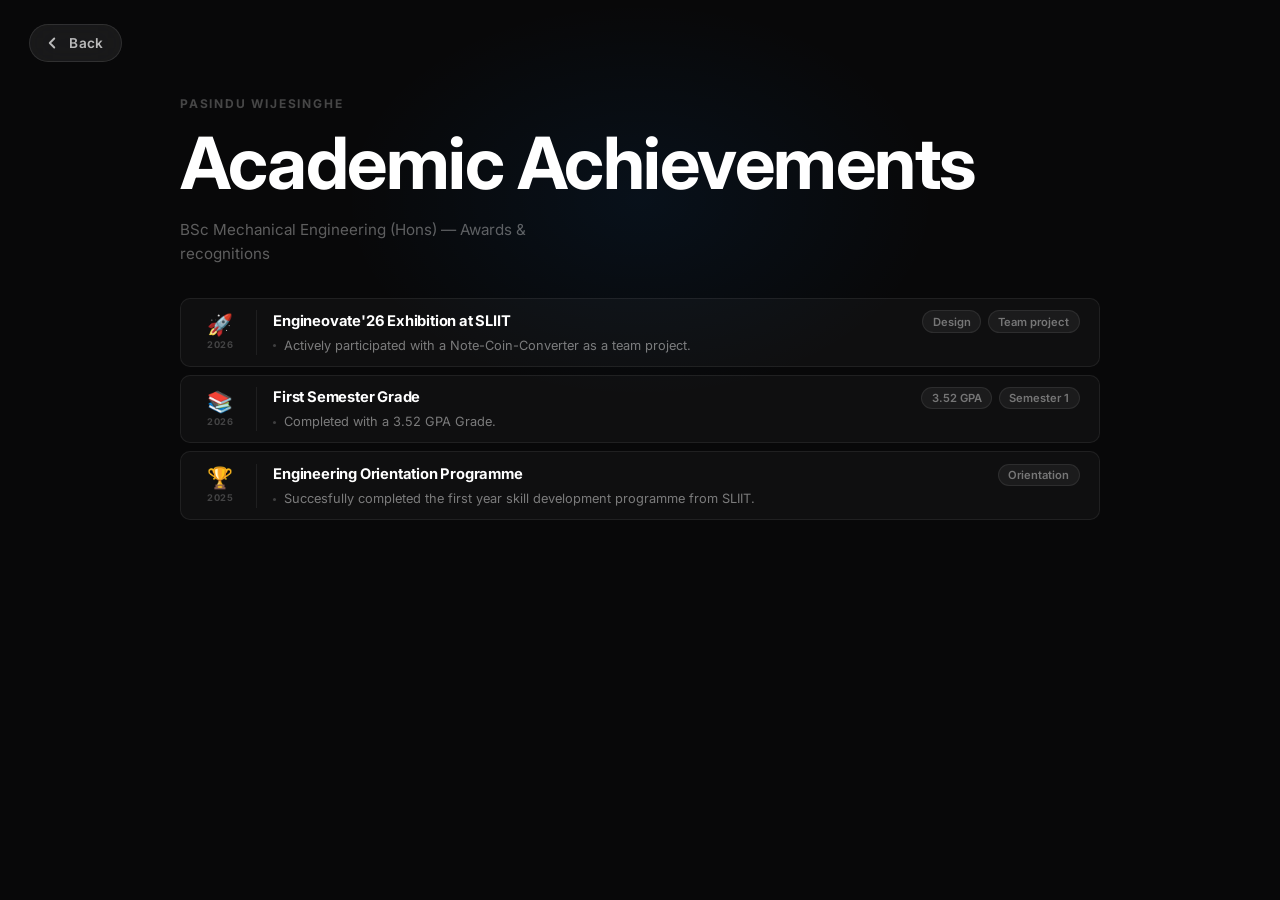
==== commit 6f319ec4: "2026/06/24-edit" ====
--- a/achievements.html
+++ b/achievements.html
@@ -21,28 +21,30 @@
 
     <div class="ach-page-header">
         <div class="ach-page-header-inner">
-            <p class="ach-page-meta">Pasindu Wijesinghe · SLIIT</p>
+            <p class="ach-page-meta">Pasindu Wijesinghe</p>
             <h1 class="ach-page-title">Academic Achievements</h1>
             <p class="ach-page-sub">BSc Mechanical Engineering (Hons) — Awards &amp; recognitions</p>
         </div>
     </div>
 
     <div class="ach-grid">
+<!--🏆📚🚀🔬🌟-->
+
 
         <div class="ach-card">
             <div class="ach-card-left">
-                <div class="ach-icon-wrap">🏆</div>
-                <span class="ach-year-tag">2024</span>
+                <div class="ach-icon-wrap">🚀</div>
+                <span class="ach-year-tag">2026</span>
             </div>
             <div class="ach-card-divider"></div>
             <div class="ach-card-body">
                 <div class="ach-card-title-row">
-                    <h2 class="ach-card-title">Dean's List Aspirant</h2>
-                    <div class="ach-tags"><span>Dean's List</span><span>Honors</span></div>
+                    <h2 class="ach-card-title">Engineovate'26 Exhibition at SLIIT</h2>
+                    <div class="ach-tags"><span>Design</span><span>Team project</span></div>
                 </div>
                 <ul class="ach-bullets">
-                    <li>Targeting top-percentile results across all engineering modules.</li>
-                    <li>Recognized by faculty for outstanding academic dedication.</li>
+                    <li>Actively participated with a Note-Coin-Converter as a team project.</li>
+                    
                 </ul>
             </div>
         </div>
@@ -50,74 +52,44 @@
         <div class="ach-card">
             <div class="ach-card-left">
                 <div class="ach-icon-wrap">📚</div>
-                <span class="ach-year-tag">2023–25</span>
+                <span class="ach-year-tag">2026</span>
             </div>
             <div class="ach-card-divider"></div>
             <div class="ach-card-body">
                 <div class="ach-card-title-row">
-                    <h2 class="ach-card-title">Academic Excellence</h2>
-                    <div class="ach-tags"><span>Mechanics</span><span>Maths</span><span>Computing</span></div>
+                    <h2 class="ach-card-title">First Semester Grade</h2>
+                    <div class="ach-tags"><span>3.52 GPA</span><span>Semester 1</span></div>
                 </div>
                 <ul class="ach-bullets">
-                    <li>Strong performance across all core engineering modules.</li>
-                    <li>Consistently placed among the top students in the cohort.</li>
+                    <li>Completed with a 3.52 GPA Grade.</li>
+                    
                 </ul>
             </div>
         </div>
 
         <div class="ach-card">
             <div class="ach-card-left">
-                <div class="ach-icon-wrap">🚀</div>
-                <span class="ach-year-tag">2024</span>
-            </div>
-            <div class="ach-card-divider"></div>
-            <div class="ach-card-body">
-                <div class="ach-card-title-row">
-                    <h2 class="ach-card-title">Engineering Design Competition</h2>
-                    <div class="ach-tags"><span>Design</span><span>Innovation</span></div>
-                </div>
-                <ul class="ach-bullets">
-                    <li>Presented innovative mechanical solutions at the SLIIT inter-faculty competition.</li>
-                    <li>Commended by the judging panel for technical depth and design quality.</li>
-                </ul>
-            </div>
-        </div>
-
-        <div class="ach-card">
-            <div class="ach-card-left">
-                <div class="ach-icon-wrap">🔬</div>
-                <span class="ach-year-tag">2024</span>
-            </div>
-            <div class="ach-card-divider"></div>
-            <div class="ach-card-body">
-                <div class="ach-card-title-row">
-                    <h2 class="ach-card-title">Research &amp; Innovation Award</h2>
-                    <div class="ach-tags"><span>Research</span><span>Smart Systems</span></div>
-                </div>
-                <ul class="ach-bullets">
-                    <li>Recognized for outstanding undergraduate research in sustainable engineering.</li>
-                    <li>Demonstrated initiative well beyond standard curriculum requirements.</li>
-                </ul>
-            </div>
-        </div>
-
-        <div class="ach-card">
-            <div class="ach-card-left">
-                <div class="ach-icon-wrap">🌟</div>
+                <div class="ach-icon-wrap">🏆</div>
                 <span class="ach-year-tag">2025</span>
             </div>
             <div class="ach-card-divider"></div>
             <div class="ach-card-body">
                 <div class="ach-card-title-row">
-                    <h2 class="ach-card-title">SLIIT Vice Chancellor's Merit Award</h2>
-                    <div class="ach-tags"><span>VC Award</span><span>Merit</span></div>
+                    <h2 class="ach-card-title">Engineering Orientation Programme</h2>
+                    <div class="ach-tags"><span>Orientation</span></div>
                 </div>
                 <ul class="ach-bullets">
-                    <li>Awarded for consistent top-tier academic performance across the program.</li>
-                    <li>Recognized for active contribution to faculty activities and initiatives.</li>
+                    <li>Succesfully completed the first year skill development programme from SLIIT.</li>
+                    
                 </ul>
             </div>
         </div>
+
+        
+
+        
+
+        
 
     </div>
 
